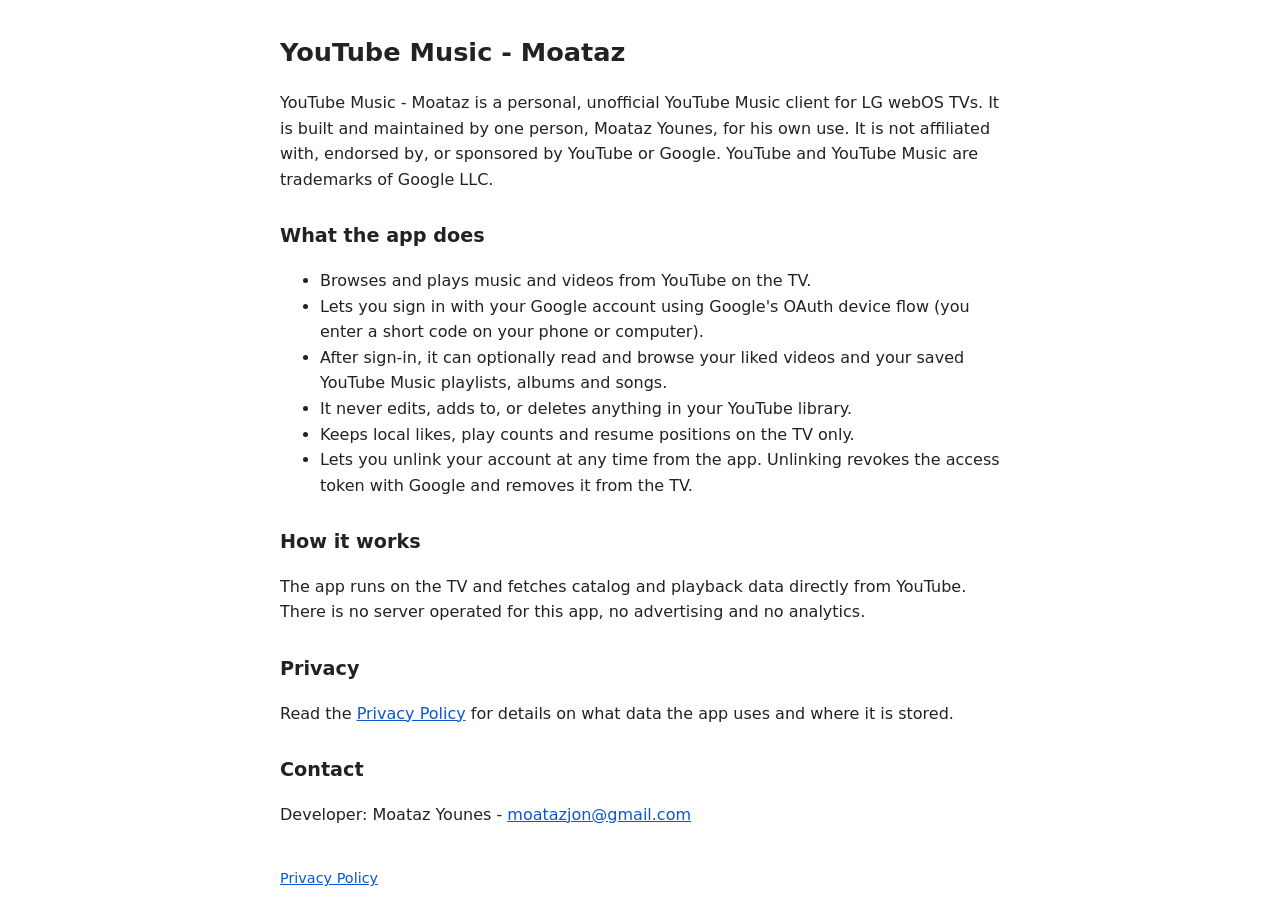
==== index.html @ c4100a77 "Rename 1-index.html to index.html" ====
<!DOCTYPE html>
<html lang="en"><head><meta charset="utf-8"><meta name="viewport" content="width=device-width,initial-scale=1">
<title>YouTube Music - Moataz</title>
<meta name="description" content="An unofficial personal YouTube Music client for LG webOS TVs.">
<style>body{font-family:system-ui,sans-serif;max-width:720px;margin:2rem auto;padding:0 1rem;line-height:1.6;color:#222}h1{font-size:1.6rem}h2{font-size:1.2rem;margin-top:1.8rem}a{color:#0b57d0}footer{margin-top:2.5rem;font-size:.9rem;color:#555}</style></head><body>
<h1>YouTube Music - Moataz</h1>
<p>YouTube Music - Moataz is a personal, unofficial YouTube Music client for LG webOS TVs. It is built and maintained by one person, Moataz Younes, for his own use. It is not affiliated with, endorsed by, or sponsored by YouTube or Google. YouTube and YouTube Music are trademarks of Google LLC.</p>
<h2>What the app does</h2>
<ul>
<li>Browses and plays music and videos from YouTube on the TV.</li>
<li>Lets you sign in with your Google account using Google's OAuth device flow (you enter a short code on your phone or computer).</li>
<li>After sign-in, it can optionally read and browse your liked videos and your saved YouTube Music playlists, albums and songs.</li>
<li>It never edits, adds to, or deletes anything in your YouTube library.</li>
<li>Keeps local likes, play counts and resume positions on the TV only.</li>
<li>Lets you unlink your account at any time from the app. Unlinking revokes the access token with Google and removes it from the TV.</li>
</ul>
<h2>How it works</h2>
<p>The app runs on the TV and fetches catalog and playback data directly from YouTube. There is no server operated for this app, no advertising and no analytics.</p>
<h2>Privacy</h2>
<p>Read the <a href="privacy.html">Privacy Policy</a> for details on what data the app uses and where it is stored.</p>
<h2>Contact</h2>
<p>Developer: Moataz Younes - <a href="mailto:moatazjon@gmail.com">moatazjon@gmail.com</a></p>
<footer><a href="privacy.html">Privacy Policy</a></footer>
</body></html>
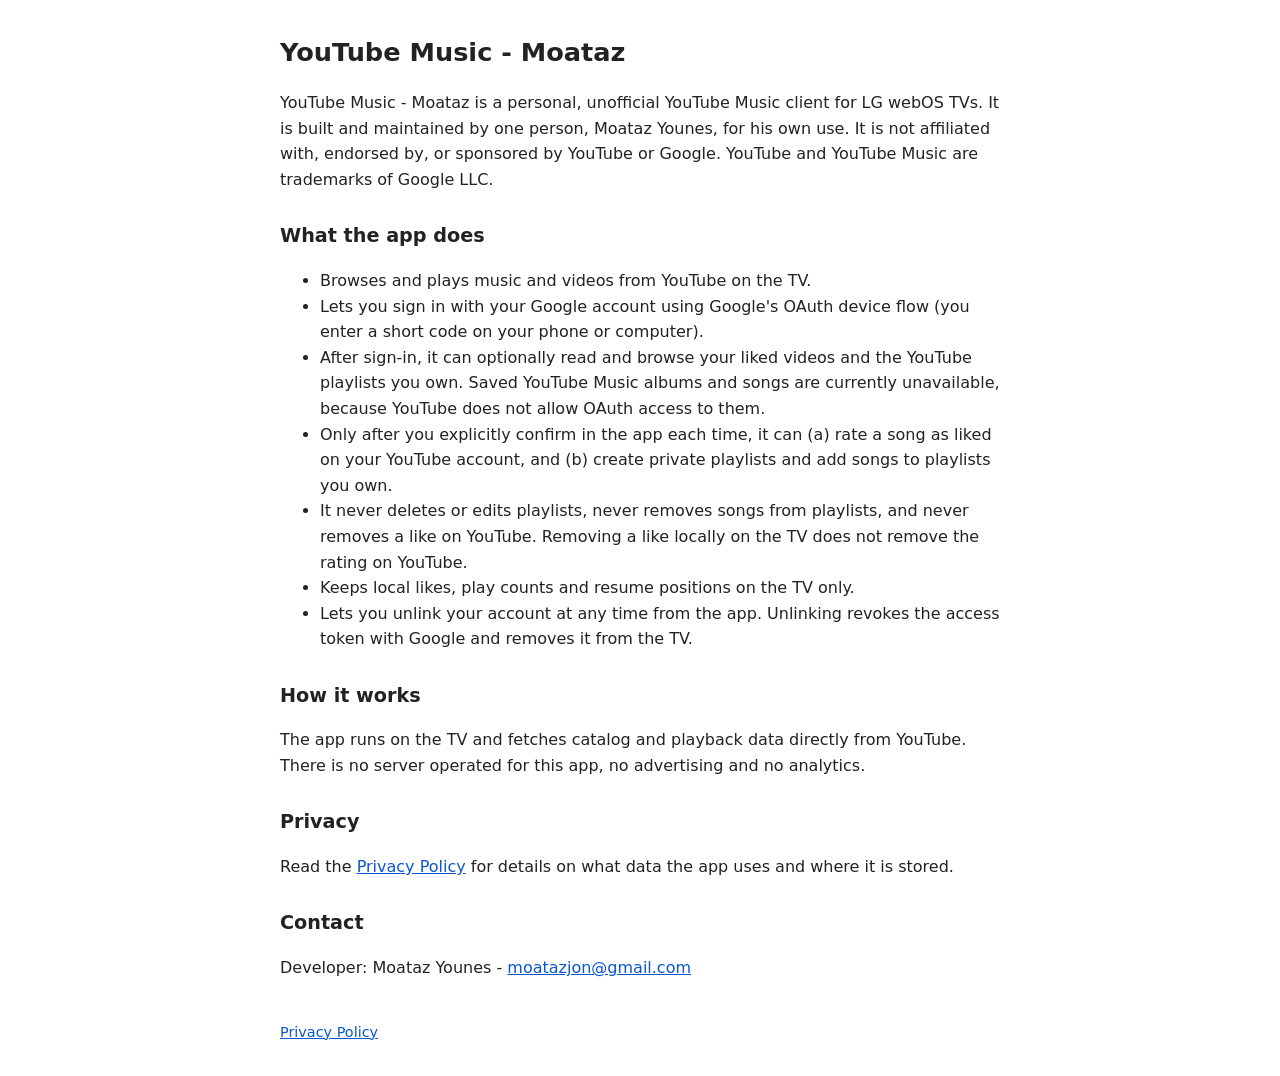
==== commit 7599262c: "Update index.html" ====
--- a/index.html
+++ b/index.html
@@ -9,8 +9,9 @@
 <ul>
 <li>Browses and plays music and videos from YouTube on the TV.</li>
 <li>Lets you sign in with your Google account using Google's OAuth device flow (you enter a short code on your phone or computer).</li>
-<li>After sign-in, it can optionally read and browse your liked videos and your saved YouTube Music playlists, albums and songs.</li>
-<li>It never edits, adds to, or deletes anything in your YouTube library.</li>
+<li>After sign-in, it can optionally read and browse your liked videos and the YouTube playlists you own. Saved YouTube Music albums and songs are currently unavailable, because YouTube does not allow OAuth access to them.</li>
+<li>Only after you explicitly confirm in the app each time, it can (a) rate a song as liked on your YouTube account, and (b) create private playlists and add songs to playlists you own.</li>
+<li>It never deletes or edits playlists, never removes songs from playlists, and never removes a like on YouTube. Removing a like locally on the TV does not remove the rating on YouTube.</li>
 <li>Keeps local likes, play counts and resume positions on the TV only.</li>
 <li>Lets you unlink your account at any time from the app. Unlinking revokes the access token with Google and removes it from the TV.</li>
 </ul>
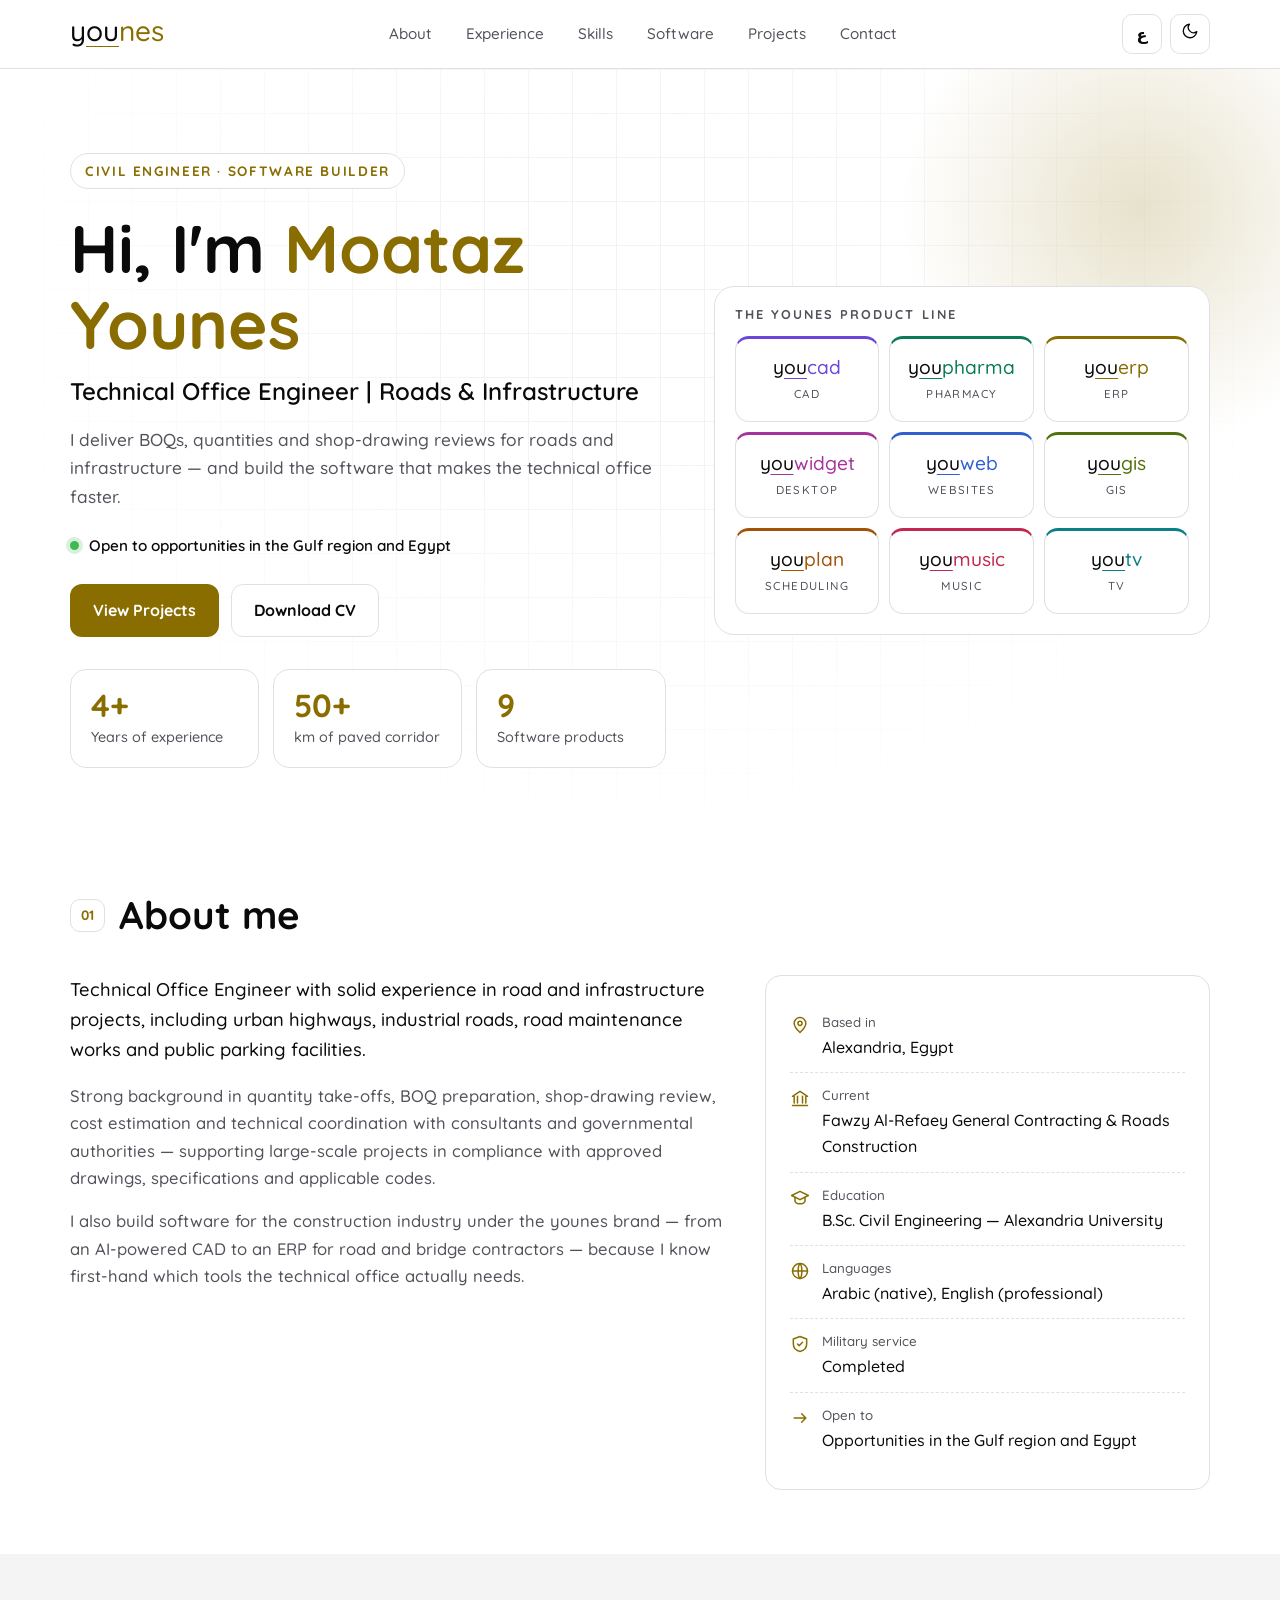
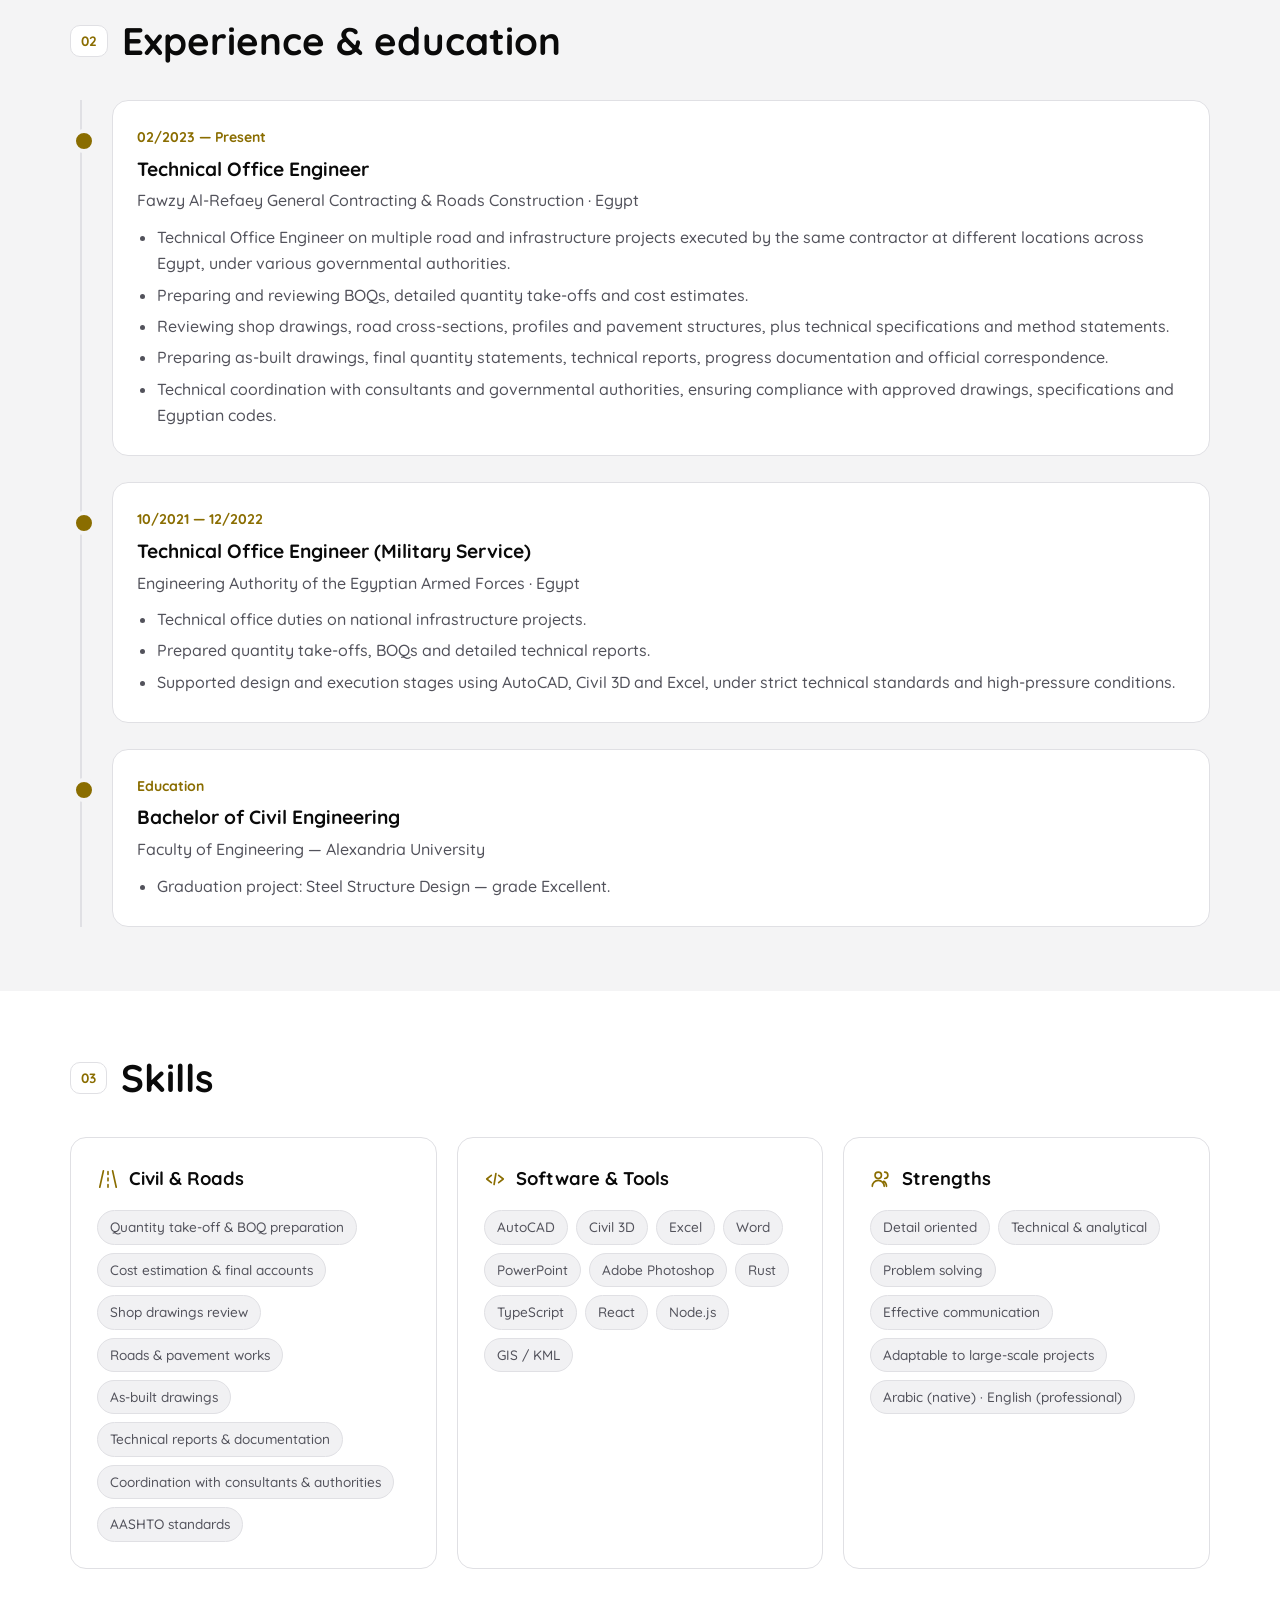
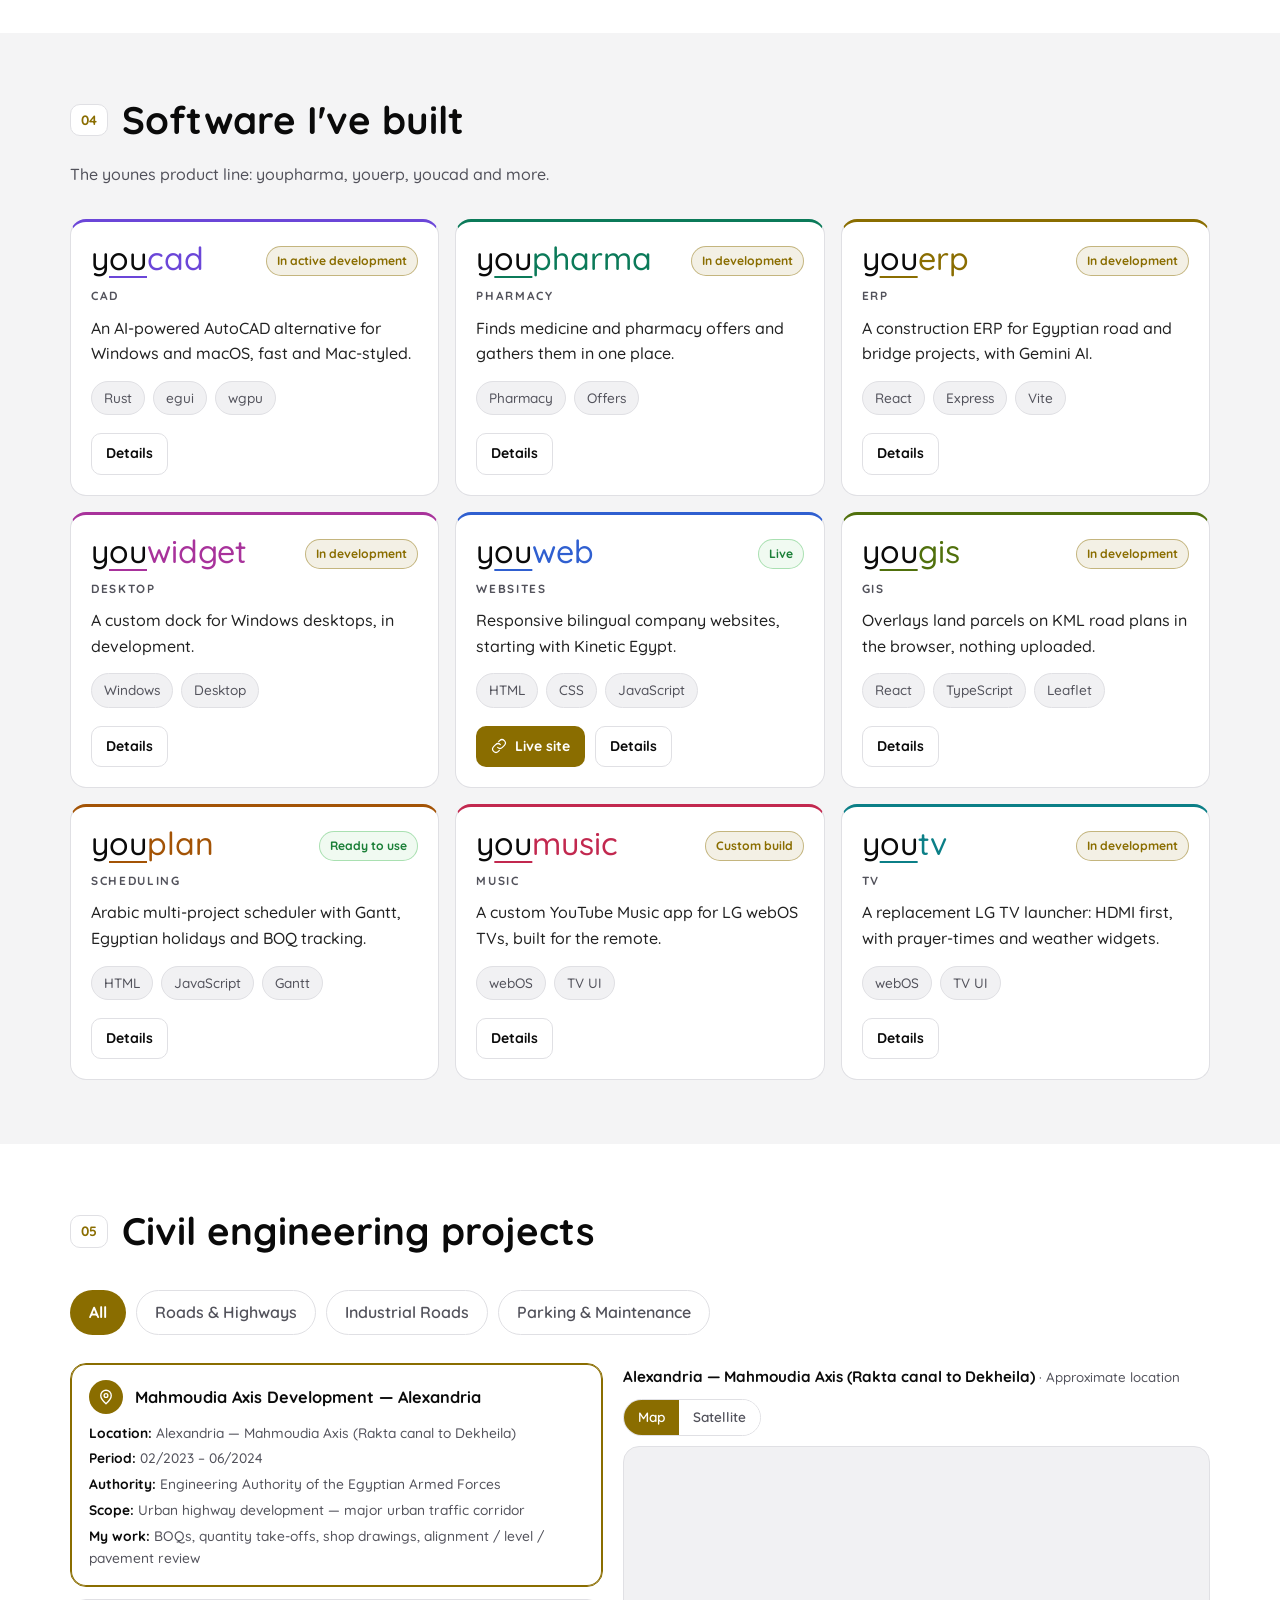
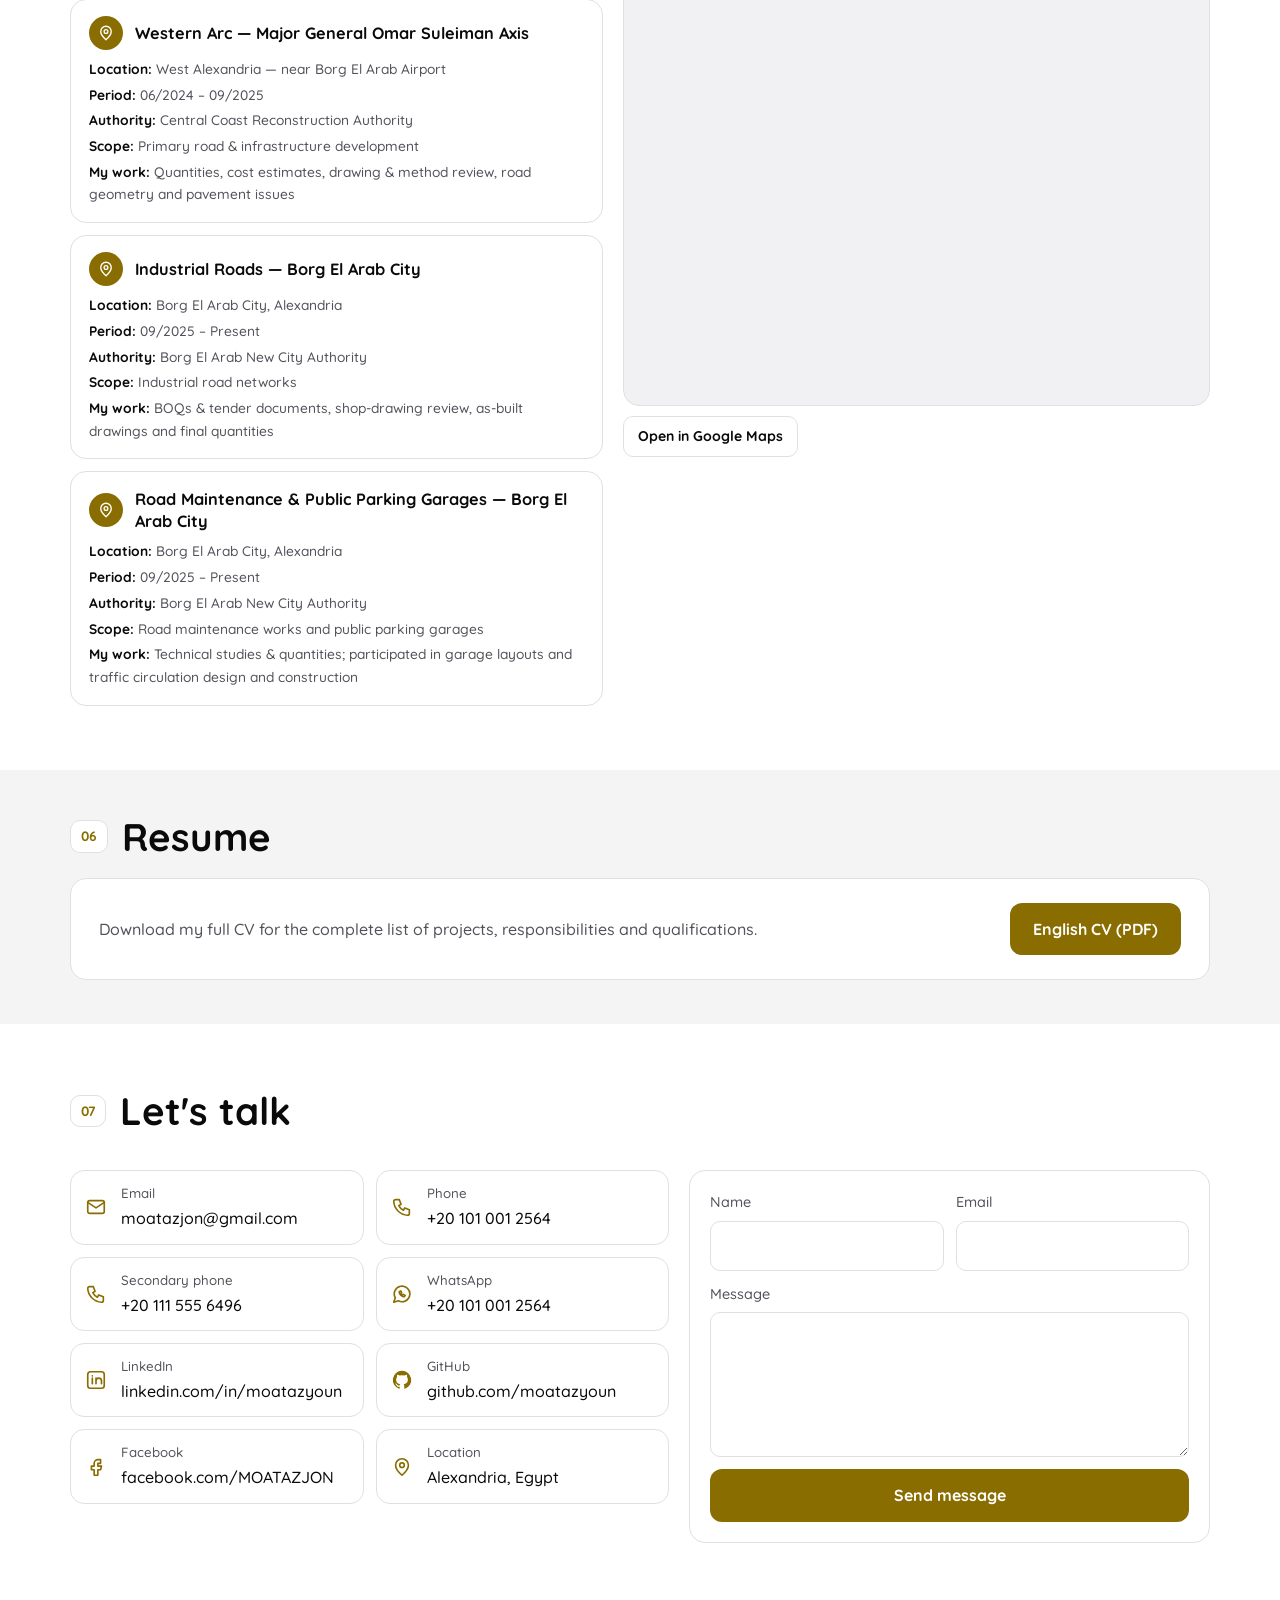
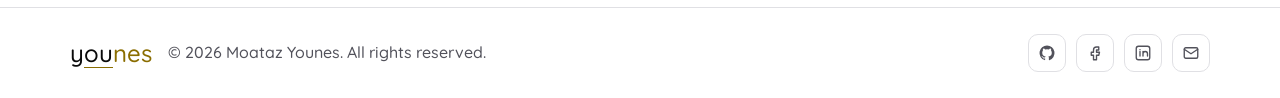
==== commit 273b1775: "Add younes personal portfolio as welcome page; move YouTube Music app page to youtube-music.html" ====
--- a/index.html
+++ b/index.html
@@ -1,25 +1,187 @@
-<!DOCTYPE html>
-<html lang="en"><head><meta charset="utf-8"><meta name="viewport" content="width=device-width,initial-scale=1">
-<title>YouTube Music - Moataz</title>
-<meta name="description" content="An unofficial personal YouTube Music client for LG webOS TVs.">
-<style>body{font-family:system-ui,sans-serif;max-width:720px;margin:2rem auto;padding:0 1rem;line-height:1.6;color:#222}h1{font-size:1.6rem}h2{font-size:1.2rem;margin-top:1.8rem}a{color:#0b57d0}footer{margin-top:2.5rem;font-size:.9rem;color:#555}</style></head><body>
-<h1>YouTube Music - Moataz</h1>
-<p>YouTube Music - Moataz is a personal, unofficial YouTube Music client for LG webOS TVs. It is built and maintained by one person, Moataz Younes, for his own use. It is not affiliated with, endorsed by, or sponsored by YouTube or Google. YouTube and YouTube Music are trademarks of Google LLC.</p>
-<h2>What the app does</h2>
-<ul>
-<li>Browses and plays music and videos from YouTube on the TV.</li>
-<li>Lets you sign in with your Google account using Google's OAuth device flow (you enter a short code on your phone or computer).</li>
-<li>After sign-in, it can optionally read and browse your liked videos and the YouTube playlists you own. Saved YouTube Music albums and songs are currently unavailable, because YouTube does not allow OAuth access to them.</li>
-<li>Only after you explicitly confirm in the app each time, it can (a) rate a song as liked on your YouTube account, and (b) create private playlists and add songs to playlists you own.</li>
-<li>It never deletes or edits playlists, never removes songs from playlists, and never removes a like on YouTube. Removing a like locally on the TV does not remove the rating on YouTube.</li>
-<li>Keeps local likes, play counts and resume positions on the TV only.</li>
-<li>Lets you unlink your account at any time from the app. Unlinking revokes the access token with Google and removes it from the TV.</li>
-</ul>
-<h2>How it works</h2>
-<p>The app runs on the TV and fetches catalog and playback data directly from YouTube. There is no server operated for this app, no advertising and no analytics.</p>
-<h2>Privacy</h2>
-<p>Read the <a href="privacy.html">Privacy Policy</a> for details on what data the app uses and where it is stored.</p>
-<h2>Contact</h2>
-<p>Developer: Moataz Younes - <a href="mailto:moatazjon@gmail.com">moatazjon@gmail.com</a></p>
-<footer><a href="privacy.html">Privacy Policy</a></footer>
-</body></html>
+<!doctype html>
+<html lang="en" dir="ltr">
+<head>
+<meta charset="utf-8">
+<meta name="viewport" content="width=device-width, initial-scale=1">
+<title>Moataz Younes | Roads &amp; Infrastructure Engineer</title>
+<meta name="description" content="Moataz Younes — Technical Office Engineer (Roads & Infrastructure) in Alexandria, Egypt, and builder of the younes software line: youpharma, youerp, youcad, youweb and more.">
+<meta property="og:type" content="website">
+<meta property="og:title" content="Moataz Younes | Roads & Infrastructure Engineer">
+<meta property="og:description" content="Technical Office Engineer for roads & infrastructure, and builder of the younes software line.">
+<meta property="og:image" content="assets/img/og-cover.png">
+<meta name="theme-color" content="#0A0A0A">
+<link rel="icon" href="assets/img/favicon.svg" type="image/svg+xml">
+<link rel="stylesheet" href="style.css">
+<script type="application/ld+json">
+{
+  "@context": "https://schema.org",
+  "@type": "Person",
+  "name": "Moataz Younes",
+  "url": "https://www.linkedin.com/in/moatazyoun/",
+  "sameAs": ["https://www.linkedin.com/in/moatazyoun/"],
+  "jobTitle": "Technical Office Engineer — Roads & Infrastructure",
+  "alumniOf": { "@type": "CollegeOrUniversity", "name": "Alexandria University" },
+  "address": { "@type": "PostalAddress", "addressLocality": "Alexandria", "addressCountry": "EG" }
+}
+</script>
+<script>
+  // Apply saved theme/lang before paint to avoid flicker
+  try {
+    var t = localStorage.getItem('theme'); if (t) document.documentElement.setAttribute('data-theme', t);
+    var l = localStorage.getItem('lang');
+    if (l === 'ar') { document.documentElement.lang = 'ar'; document.documentElement.dir = 'rtl'; }
+  } catch (e) {}
+</script>
+</head>
+<body>
+<a class="skip" href="#main" data-i18n="skip">Skip to content</a>
+
+<header class="nav" id="nav">
+  <div class="container nav-inner">
+    <a href="#top" class="brand" aria-label="younes — home"><span class="wm" aria-hidden="true"><span class="wm-you">y<span class="wm-ou">ou</span></span><span class="wm-tail">nes</span></span></a>
+    <nav class="nav-links" id="navLinks" aria-label="Main">
+      <a href="#about" data-i18n="nav_about">About</a>
+      <a href="#experience" data-i18n="nav_experience">Experience</a>
+      <a href="#skills" data-i18n="nav_skills">Skills</a>
+      <a href="#software" data-i18n="nav_software">Software</a>
+      <a href="#projects" data-i18n="nav_projects">Projects</a>
+      <a href="#contact" data-i18n="nav_contact">Contact</a>
+    </nav>
+    <div class="nav-actions">
+      <button class="icon-btn" id="langBtn" aria-label="Switch language"><span id="langLabel">ع</span></button>
+      <button class="icon-btn" id="themeBtn" aria-label="Toggle theme"><span id="themeIcon"></span></button>
+      <button class="icon-btn menu-btn" id="menuBtn" aria-label="Menu" aria-expanded="false"><span></span><span></span><span></span></button>
+    </div>
+  </div>
+</header>
+
+<main id="main">
+  <!-- HERO -->
+  <section class="hero" id="top">
+    <div class="hero-grid" aria-hidden="true"></div>
+    <div class="container hero-inner">
+      <div class="hero-main">
+      <p class="eyebrow reveal" data-i18n="hero_eyebrow">Civil Engineer · Software Builder</p>
+      <h1 class="reveal"><span data-i18n="hero_hi">Hi, I'm</span> <span class="accent" data-dyn="name"></span></h1>
+      <p class="hero-title reveal" data-dyn="title"></p>
+      <p class="hero-lead reveal" data-i18n="hero_lead"></p>
+      <p class="open-pill reveal" data-i18n="hero_open"></p>
+      <div class="hero-cta reveal">
+        <a href="#software" class="btn btn-primary" data-i18n="hero_cta1">View Projects</a>
+        <a href="#" class="btn btn-ghost" id="heroCv" download data-i18n="hero_cta2">Download CV</a>
+      </div>
+      <div class="stats reveal" id="stats"></div>
+      </div>
+      <aside class="hero-line reveal" id="heroLine" aria-label="younes products"></aside>
+    </div>
+  </section>
+
+  <!-- ABOUT -->
+  <section class="section" id="about">
+    <div class="container">
+      <div class="section-head reveal"><span class="kicker">01</span><h2 data-i18n="about_h">About me</h2></div>
+      <div class="about-grid">
+        <div class="about-text reveal" id="aboutText"></div>
+        <aside class="about-card reveal" id="aboutCard"></aside>
+      </div>
+    </div>
+  </section>
+
+  <!-- EXPERIENCE -->
+  <section class="section alt" id="experience">
+    <div class="container">
+      <div class="section-head reveal"><span class="kicker">02</span><h2 data-i18n="exp_h">Experience</h2></div>
+      <div class="timeline" id="timeline"></div>
+    </div>
+  </section>
+
+  <!-- SKILLS -->
+  <section class="section" id="skills">
+    <div class="container">
+      <div class="section-head reveal"><span class="kicker">03</span><h2 data-i18n="skills_h">Skills</h2></div>
+      <div class="skills-grid" id="skillsGrid"></div>
+    </div>
+  </section>
+
+  <!-- SOFTWARE -->
+  <section class="section alt" id="software">
+    <div class="container">
+      <div class="section-head reveal"><span class="kicker">04</span><h2 data-i18n="sw_h">Software I've built</h2></div>
+      <p class="section-sub reveal" data-i18n="sw_sub"></p>
+      <div class="sw-grid" id="swGrid"></div>
+    </div>
+  </section>
+
+  <!-- CIVIL PROJECTS -->
+  <section class="section" id="projects">
+    <div class="container">
+      <div class="section-head reveal"><span class="kicker">05</span><h2 data-i18n="pr_h">Civil engineering projects</h2></div>
+      <div class="filters reveal" id="filters" role="tablist"></div>
+      <div class="pr-layout">
+        <div class="pr-list" id="prGrid"></div>
+        <div class="pr-map-wrap reveal">
+          <div class="pr-map-bar">
+            <div class="pr-map-title"><b id="prMapPlace"></b><small id="prMapNote"></small></div>
+            <div class="seg" id="mapType" role="group"><button type="button" data-maptype="m" data-i18n="map_m">Map</button><button type="button" data-maptype="k" data-i18n="map_s">Satellite</button></div>
+          </div>
+          <iframe id="prMapFrame" class="pr-map" title="Project location map" loading="lazy" referrerpolicy="no-referrer-when-downgrade" allowfullscreen></iframe>
+          <a id="prMapLink" class="btn btn-ghost btn-sm" target="_blank" rel="noopener" data-i18n="open_map">Open in Google Maps</a>
+        </div>
+      </div>
+    </div>
+  </section>
+
+  <!-- CV -->
+  <section class="section alt" id="cv">
+    <div class="container">
+      <div class="section-head reveal"><span class="kicker">06</span><h2 data-i18n="cv_h">Resume</h2></div>
+      <div class="cv-box reveal">
+        <p data-i18n="cv_text"></p>
+        <div class="hero-cta">
+          <a class="btn btn-primary" id="cvEn" href="#" download data-i18n="cv_en">English CV (PDF)</a>
+          <a class="btn btn-ghost" id="cvAr" href="#" download data-i18n="cv_ar">Arabic CV (PDF)</a>
+        </div>
+      </div>
+    </div>
+  </section>
+
+  <!-- CONTACT -->
+  <section class="section" id="contact">
+    <div class="container">
+      <div class="section-head reveal"><span class="kicker">07</span><h2 data-i18n="ct_h">Let's talk</h2></div>
+      <div class="contact-grid">
+        <div class="contact-cards reveal" id="contactCards"></div>
+        <form class="contact-form reveal" id="contactForm">
+          <label><span data-i18n="f_name">Name</span><input name="name" required></label>
+          <label><span data-i18n="f_email">Email</span><input name="email" type="email" required></label>
+          <label><span data-i18n="f_msg">Message</span><textarea name="message" rows="5" required></textarea></label>
+          <button class="btn btn-primary" type="submit" data-i18n="f_send">Send message</button>
+        </form>
+      </div>
+    </div>
+  </section>
+</main>
+
+<footer class="footer">
+  <div class="container footer-inner">
+    <div class="foot-brand"><span class="wm" role="img" aria-label="younes"><span class="wm-you" aria-hidden="true">y<span class="wm-ou">ou</span></span><span class="wm-tail" aria-hidden="true">nes</span></span>
+      <p>© <span id="year"></span> <span data-dyn="name"></span>. <span data-i18n="rights">All rights reserved.</span></p></div>
+    <div class="socials" id="footSocials"></div>
+  </div>
+</footer>
+
+<button class="to-top" id="toTop" aria-label="Back to top">↑</button>
+
+<!-- Project modal -->
+<div class="modal" id="modal" hidden>
+  <div class="modal-backdrop" data-close></div>
+  <div class="modal-box" role="dialog" aria-modal="true" aria-labelledby="modalTitle">
+    <button class="icon-btn modal-close" data-close aria-label="Close">✕</button>
+    <div id="modalBody"></div>
+  </div>
+</div>
+
+<script src="data.js"></script>
+<script src="script.js"></script>
+</body>
+</html>
--- a/style.css
+++ b/style.css
@@ -0,0 +1,324 @@
+/* ---------- Fonts (self-hosted: Quicksand = brand font, Baloo Bhaijaan 2 = its rounded Arabic counterpart) ---------- */
+@font-face{font-family:'Quicksand Variable';font-style:normal;font-display:swap;font-weight:300 700;
+  src:url(assets/fonts/quicksand-latin-wght-normal.woff2) format('woff2-variations');
+  unicode-range:U+0000-00FF,U+0131,U+0152-0153,U+02BB-02BC,U+02C6,U+02DA,U+02DC,U+0304,U+0308,U+0329,U+2000-206F,U+20AC,U+2122,U+2191,U+2193,U+2212,U+2215,U+FEFF,U+FFFD}
+@font-face{font-family:'Baloo Bhaijaan 2 Variable';font-style:normal;font-display:swap;font-weight:400 800;
+  src:url(assets/fonts/baloo-bhaijaan-2-arabic-wght-normal.woff2) format('woff2-variations');
+  unicode-range:U+0600-06FF,U+0750-077F,U+0870-088E,U+0890-0891,U+0897-08E1,U+08E3-08FF,U+200C-200E,U+2010-2011,U+204F,U+2E41,U+FB50-FDFF,U+FE70-FE74,U+FE76-FEFC}
+
+/* ---------- younes brand tokens: black #0A0A0A · gold #E3BE4A · gold on light #8A6D00 · white ---------- */
+:root{
+  --bg:#0A0A0A; --bg-alt:#050505; --card:#141416; --card-2:#1c1c1f; --line:#2e2e33;
+  --text:#f5f5f6; --muted:#a1a1aa; --accent:#E3BE4A; --accent-ink:#0A0A0A;
+  --wm-you:#ffffff; --wm-tail:#E3BE4A; --wm-bar:#E3BE4A;
+  --shadow:0 10px 30px rgba(0,0,0,.35); --radius:16px;
+  --font-en:'Quicksand Variable','Quicksand',system-ui,sans-serif; --font-ar:'Baloo Bhaijaan 2 Variable','Quicksand Variable','Quicksand',system-ui,sans-serif;
+}
+:root[data-theme="light"]{
+  --bg:#ffffff; --bg-alt:#f4f4f5; --card:#ffffff; --card-2:#f1f1f3; --line:#e0e0e4;
+  --text:#0A0A0A; --muted:#52525b; --accent:#8A6D00; --accent-ink:#ffffff;
+  --wm-you:#0A0A0A; --wm-tail:#8A6D00; --wm-bar:#8A6D00;
+  --shadow:0 10px 30px rgba(0,0,0,.10);
+}
+*{box-sizing:border-box;margin:0;padding:0}
+html{scroll-behavior:smooth;scroll-padding-top:80px}
+body{background:var(--bg);color:var(--text);font-family:var(--font-en);font-weight:500;line-height:1.65;-webkit-font-smoothing:antialiased;transition:background .3s,color .3s}
+html[lang="ar"] body,html[lang="ar"] button,html[lang="ar"] input,html[lang="ar"] textarea{font-family:var(--font-ar)}
+h1,h2,h3{font-weight:700}
+button,input,textarea{font:inherit;color:inherit}
+a{color:inherit;text-decoration:none}
+img{max-width:100%;display:block}
+.container{width:min(1140px,100% - 32px);margin-inline:auto}
+.skip{position:absolute;inset-inline-start:-999px;top:8px;background:var(--accent);color:var(--accent-ink);padding:8px 14px;border-radius:8px;z-index:200}
+.skip:focus{inset-inline-start:8px}
+:focus-visible{outline:2px solid var(--accent);outline-offset:3px}
+
+/* ---------- younes wordmark: Quicksand Medium, lowercase, one size; bar under "ou" ---------- */
+.wm{font-family:'Quicksand Variable','Quicksand',sans-serif!important;font-weight:500;letter-spacing:0;line-height:1;display:inline-flex;align-items:baseline;white-space:nowrap;direction:ltr;unicode-bidi:isolate}
+.wm-you{color:var(--wm-you)}
+.wm-ou{text-decoration:underline;text-decoration-color:var(--wm-bar);text-decoration-thickness:.05em;text-underline-offset:.19em;text-decoration-skip-ink:none}
+.wm-tail{color:var(--wm-tail)}
+.wm-p{--wm-tail:var(--pd);--wm-bar:var(--pd)}
+:root[data-theme="light"] .wm-p{--wm-tail:var(--pl);--wm-bar:var(--pl)}
+.brand .wm{font-size:1.75rem}
+.footer .wm{font-size:1.5rem}
+
+/* NAV */
+.nav{position:sticky;top:0;z-index:100;backdrop-filter:blur(14px);background:color-mix(in srgb,var(--bg) 82%,transparent);border-bottom:1px solid var(--line)}
+.nav-inner{display:flex;align-items:center;justify-content:space-between;height:68px;gap:16px}
+.brand{display:flex;align-items:center;padding-bottom:6px}
+.nav-links{display:flex;gap:6px}
+.nav-links a{padding:8px 14px;border-radius:10px;color:var(--muted);font-size:.95rem;transition:.2s}
+.nav-links a:hover,.nav-links a.active{color:var(--text);background:var(--card)}
+.nav-actions{display:flex;gap:8px;align-items:center}
+.icon-btn{width:40px;height:40px;border-radius:10px;border:1px solid var(--line);background:var(--card);cursor:pointer;display:grid;place-items:center;transition:.2s;font-weight:700}
+.icon-btn:hover{border-color:var(--accent);color:var(--accent)}
+.icon-btn svg{width:18px;height:18px}
+.menu-btn{display:none;flex-direction:column;gap:4px;padding:0;justify-content:center;align-items:center}
+.menu-btn span{display:block;width:18px;height:2px;background:currentColor;border-radius:2px}
+
+/* HERO */
+.hero{position:relative;overflow:hidden;padding:84px 0 60px}
+.hero-grid{position:absolute;inset:0;background-image:linear-gradient(var(--line) 1px,transparent 1px),linear-gradient(90deg,var(--line) 1px,transparent 1px);background-size:44px 44px;opacity:.4;-webkit-mask-image:radial-gradient(ellipse at 50% 30%,#000 20%,transparent 75%);mask-image:radial-gradient(ellipse at 50% 30%,#000 20%,transparent 75%)}
+.hero::after{content:"";position:absolute;width:520px;height:520px;border-radius:50%;background:radial-gradient(circle,color-mix(in srgb,var(--accent) 20%,transparent),transparent 65%);inset-inline-end:-120px;top:-120px;pointer-events:none}
+.hero-inner{position:relative;z-index:1}
+.eyebrow{display:inline-block;color:var(--accent);font-weight:700;letter-spacing:.12em;text-transform:uppercase;font-size:.85rem;border:1px solid var(--line);padding:6px 14px;border-radius:99px;background:var(--card)}
+html[lang="ar"] .eyebrow{letter-spacing:0}
+h1{font-size:clamp(2.2rem,5.6vw,4.2rem);line-height:1.12;margin:22px 0 10px}
+.accent{color:var(--accent)}
+.hero-title{font-size:clamp(1.1rem,2.4vw,1.5rem);color:var(--text);font-weight:600}
+.hero-lead{max-width:700px;color:var(--muted);margin-top:14px;font-size:1.08rem}
+.open-pill{display:inline-flex;align-items:center;gap:10px;margin-top:22px;color:var(--text);font-weight:600;font-size:.95rem}
+.open-pill::before{content:"";width:9px;height:9px;border-radius:50%;background:#3fb950;box-shadow:0 0 0 4px #3fb95033}
+.hero-cta{display:flex;gap:12px;flex-wrap:wrap;margin-top:26px}
+.btn{display:inline-flex;align-items:center;gap:8px;padding:12px 22px;border-radius:12px;font-weight:700;border:1px solid transparent;cursor:pointer;transition:.2s}
+.btn svg{width:16px;height:16px}
+.btn-primary{background:var(--accent);color:var(--accent-ink)}
+.btn-primary:hover{transform:translateY(-2px);box-shadow:0 8px 22px color-mix(in srgb,var(--accent) 35%,transparent)}
+.btn-ghost{border-color:var(--line);background:var(--card)}
+.btn-ghost:hover{border-color:var(--accent);color:var(--accent)}
+.btn-sm{padding:8px 14px;font-size:.88rem;border-radius:10px}
+.stats{display:grid;grid-template-columns:repeat(auto-fit,minmax(150px,1fr));gap:14px;margin-top:32px;max-width:760px}
+.stat{background:var(--card);border:1px solid var(--line);border-radius:var(--radius);padding:18px 20px}
+.stat b{display:block;font-size:2rem;color:var(--accent);line-height:1.1;direction:ltr;unicode-bidi:isolate}
+html[dir="rtl"] .stat b{text-align:right}
+.stat span{color:var(--muted);font-size:.9rem}
+
+/* SECTIONS */
+.section{padding:64px 0}
+.section.alt{background:var(--bg-alt)}
+.section-head{display:flex;align-items:center;gap:14px;margin-bottom:36px}
+.kicker{font-weight:700;color:var(--accent);border:1px solid var(--line);background:var(--card);border-radius:10px;padding:4px 10px;font-size:.85rem}
+h2{font-size:clamp(1.7rem,3.5vw,2.4rem);line-height:1.2}
+.section-sub{color:var(--muted);max-width:720px;margin:-18px 0 32px}
+.sub-h{font-size:1.3rem;margin:54px 0 18px}
+
+/* ABOUT */
+.about-grid{display:grid;grid-template-columns:1.5fr 1fr;gap:28px}
+.about-text p{color:var(--muted);margin-bottom:16px;font-size:1.04rem}
+.about-text p:first-child{color:var(--text);font-size:1.15rem}
+.about-card{background:var(--card);border:1px solid var(--line);border-radius:var(--radius);padding:24px;height:fit-content}
+.about-card li{list-style:none;display:flex;gap:12px;padding:12px 0;border-bottom:1px dashed var(--line)}
+.about-card li:last-child{border:0}
+.about-card small{display:block;color:var(--muted)}
+.about-card svg{width:20px;height:20px;color:var(--accent);flex:none;margin-top:3px}
+
+/* TIMELINE */
+.timeline{position:relative;border-inline-start:2px solid var(--line);margin-inline-start:10px;padding-inline-start:30px;display:grid;gap:26px}
+.t-item{position:relative;background:var(--card);border:1px solid var(--line);border-radius:var(--radius);padding:22px 24px;transition:.25s}
+.t-item:hover{transform:translateY(-3px);border-color:var(--accent)}
+.t-item::before{content:"";position:absolute;inset-inline-start:-41px;top:28px;width:16px;height:16px;border-radius:50%;background:var(--accent);border:4px solid var(--bg-alt);box-sizing:content-box}
+.t-period{color:var(--accent);font-weight:700;font-size:.88rem}
+.t-item h3{font-size:1.2rem;margin:4px 0 2px}
+.t-org{color:var(--muted);margin-bottom:10px}
+.t-item ul{padding-inline-start:20px;color:var(--muted)}
+.t-item li{margin:5px 0}
+
+/* SKILLS */
+.skills-grid{display:grid;grid-template-columns:repeat(auto-fit,minmax(300px,1fr));gap:20px}
+.skill-card{background:var(--card);border:1px solid var(--line);border-radius:var(--radius);padding:26px;transition:.25s}
+.skill-card:hover{transform:translateY(-4px);border-color:var(--accent);box-shadow:var(--shadow)}
+.skill-card h3{display:flex;align-items:center;gap:10px;margin-bottom:16px;font-size:1.15rem}
+.skill-card h3 svg{width:22px;height:22px;color:var(--accent)}
+.chips{display:flex;flex-wrap:wrap;gap:8px}
+.chip{background:var(--card-2);border:1px solid var(--line);color:var(--muted);padding:5px 12px;border-radius:99px;font-size:.85rem}
+
+/* SOFTWARE — product line */
+.sw-grid{display:grid;grid-template-columns:repeat(3,1fr);gap:22px}
+.sw-card{background:var(--card);border:1px solid var(--line);border-radius:var(--radius);overflow:hidden;display:flex;flex-direction:column;transition:.25s}
+.sw-card:hover{transform:translateY(-5px);border-color:var(--accent);box-shadow:var(--shadow)}
+.sw-card.featured{grid-column:1/-1;flex-direction:row}
+.sw-card.featured .sw-shot{flex:1.1;min-height:300px;aspect-ratio:auto}
+.sw-card.featured .sw-body{flex:1;padding:34px}
+.sw-shot{position:relative;aspect-ratio:16/9;background:linear-gradient(135deg,#1c1c1f,#050505);overflow:hidden}
+:root[data-theme="light"] .sw-shot{background:linear-gradient(135deg,#f4f4f5,#e4e4e7)}
+.sw-shot img{width:100%;height:100%;object-fit:cover}
+.sw-shot .ph{position:absolute;inset:0;display:grid;place-items:center;text-align:center;color:var(--muted);font-size:.85rem;background-image:linear-gradient(var(--line) 1px,transparent 1px),linear-gradient(90deg,var(--line) 1px,transparent 1px);background-size:28px 28px}
+.sw-shot .ph .wm{font-size:2.6rem;display:inline-flex;margin-bottom:8px;padding-bottom:6px}
+.sw-shot .ph b{display:block;font-size:2.2rem;color:var(--accent);margin-bottom:4px}
+.sw-body{padding:24px;display:flex;flex-direction:column;gap:12px;flex:1}
+.sw-body h3{font-size:1.35rem}
+.sw-body h3 .wm{font-size:1.7rem;padding-bottom:6px}
+.sw-card.featured .sw-body h3 .wm{font-size:2.3rem}
+.sw-body p{color:var(--muted)}
+.sw-top{display:flex;justify-content:space-between;align-items:center;gap:10px}
+.badge{font-size:.76rem;font-weight:700;padding:4px 10px;border-radius:99px;border:1px solid var(--line);white-space:nowrap}
+.badge.live{color:#3fb950;border-color:#3fb95066;background:#3fb95014}
+:root[data-theme="light"] .badge.live{color:#1a7f37}
+.badge.dev{color:var(--accent);border-color:color-mix(in srgb,var(--accent) 45%,transparent);background:color-mix(in srgb,var(--accent) 10%,transparent)}
+.sw-actions{display:flex;flex-wrap:wrap;gap:10px;margin-top:auto;padding-top:6px}
+.sites{display:grid;gap:6px;font-size:.92rem}
+.sites a{color:var(--accent);font-weight:700}
+.sites a:hover{text-decoration:underline}
+.sites span{color:var(--muted)}
+
+/* SOFTWARE — more tools */
+.tool-grid{display:grid;grid-template-columns:repeat(4,1fr);gap:18px}
+.tool-card{background:var(--card);border:1px solid var(--line);border-radius:var(--radius);padding:20px;display:flex;flex-direction:column;gap:10px;transition:.25s}
+.tool-card:hover{transform:translateY(-4px);border-color:var(--accent)}
+.tool-card h3{font-size:1.05rem}
+.tool-card p{color:var(--muted);font-size:.92rem}
+
+/* CIVIL PROJECTS */
+.filters{display:flex;flex-wrap:wrap;gap:10px;margin-bottom:28px}
+.filter{padding:8px 18px;border-radius:99px;border:1px solid var(--line);background:var(--card);cursor:pointer;color:var(--muted);transition:.2s;font-weight:600}
+.filter:hover{color:var(--text)}
+.filter.on{background:var(--accent);color:var(--accent-ink);border-color:transparent;font-weight:700}
+.pr-grid{display:grid;grid-template-columns:repeat(auto-fill,minmax(260px,1fr));gap:20px}
+.pr-card{background:var(--card);border:1px solid var(--line);border-radius:var(--radius);overflow:hidden;transition:.25s}
+.pr-card:hover{transform:translateY(-4px);border-color:var(--accent)}
+.pr-card .sw-shot{aspect-ratio:4/3}
+.pr-card .sw-body{padding:18px}
+.pr-meta{display:grid;gap:4px;font-size:.88rem;color:var(--muted)}
+.pr-meta b{color:var(--text);font-weight:700}
+
+/* CV + CONTACT */
+.cv-box{background:var(--card);border:1px solid var(--line);border-radius:var(--radius);padding:36px;text-align:center}
+.cv-box p{color:var(--muted);max-width:620px;margin:0 auto}
+.cv-box .hero-cta{justify-content:center}
+.contact-grid{display:grid;grid-template-columns:1fr 1.1fr;gap:28px}
+.contact-cards{display:grid;gap:14px;align-content:start}
+.c-card{display:flex;align-items:center;gap:14px;background:var(--card);border:1px solid var(--line);border-radius:14px;padding:16px 18px;transition:.2s}
+a.c-card:hover{border-color:var(--accent);transform:translateX(4px)}
+html[dir="rtl"] a.c-card:hover{transform:translateX(-4px)}
+.c-card svg{width:22px;height:22px;color:var(--accent);flex:none}
+.c-card small{display:block;color:var(--muted)}
+.c-card span{word-break:break-word;direction:ltr;unicode-bidi:plaintext}
+.contact-form{background:var(--card);border:1px solid var(--line);border-radius:var(--radius);padding:26px;display:grid;gap:16px}
+.contact-form label{display:grid;gap:6px;color:var(--muted);font-size:.9rem}
+.contact-form input,.contact-form textarea{background:var(--bg);border:1px solid var(--line);border-radius:10px;padding:12px 14px;resize:vertical}
+.contact-form input:focus,.contact-form textarea:focus{outline:none;border-color:var(--accent)}
+.contact-form .btn{justify-content:center}
+
+/* FOOTER */
+.footer{border-top:1px solid var(--line);padding:26px 0;color:var(--muted)}
+.footer-inner{display:flex;justify-content:space-between;align-items:center;gap:16px;flex-wrap:wrap}
+.foot-brand{display:flex;align-items:center;gap:16px;flex-wrap:wrap}
+.socials{display:flex;gap:10px}
+.socials a{width:38px;height:38px;border-radius:10px;border:1px solid var(--line);display:grid;place-items:center;transition:.2s}
+.socials a:hover{color:var(--accent);border-color:var(--accent)}
+.socials svg{width:18px;height:18px}
+.to-top{position:fixed;inset-inline-end:20px;bottom:20px;width:44px;height:44px;border-radius:12px;border:1px solid var(--line);background:var(--card);cursor:pointer;opacity:0;pointer-events:none;transition:.25s;font-size:1.2rem;z-index:90}
+.to-top.show{opacity:1;pointer-events:auto}
+.to-top:hover{border-color:var(--accent);color:var(--accent)}
+
+/* MODAL */
+.modal{position:fixed;inset:0;z-index:300;display:grid;place-items:center;padding:16px}
+.modal[hidden]{display:none}
+.modal-backdrop{position:absolute;inset:0;background:rgba(0,0,0,.75);backdrop-filter:blur(4px)}
+.modal-box{position:relative;background:var(--card);border:1px solid var(--line);border-radius:var(--radius);width:min(760px,100%);max-height:90vh;overflow:auto;padding:28px;box-shadow:var(--shadow)}
+.modal-close{position:absolute;inset-inline-end:14px;top:14px}
+.modal-box h3{font-size:1.6rem;margin:14px 0 8px;padding-inline-end:46px}
+.modal-box h3 .wm{font-size:2.2rem;padding-bottom:6px}
+.modal-box p{color:var(--muted);margin-bottom:14px}
+.modal-box .sites{margin:0 0 14px}
+.gallery{display:grid;grid-template-columns:repeat(auto-fit,minmax(200px,1fr));gap:12px;margin:16px 0}
+.gallery .sw-shot{border-radius:12px;border:1px solid var(--line)}
+
+/* REVEAL */
+.reveal{opacity:0;transform:translateY(22px);transition:opacity .7s ease,transform .7s ease}
+.reveal.in{opacity:1;transform:none}
+@media (prefers-reduced-motion:reduce){.reveal{opacity:1;transform:none;transition:none}html{scroll-behavior:auto}}
+
+/* RESPONSIVE */
+@media (max-width:1000px){
+  .sw-grid{grid-template-columns:repeat(2,1fr)}
+  .tool-grid{grid-template-columns:repeat(2,1fr)}
+}
+@media (max-width:900px){
+  .about-grid,.contact-grid{grid-template-columns:1fr}
+  .sw-card.featured{flex-direction:column}
+  .sw-card.featured .sw-shot{min-height:0;aspect-ratio:16/9;flex:none}
+  .sw-card.featured .sw-body{padding:24px}
+  .menu-btn{display:flex}
+  .nav-links{position:absolute;inset-inline:0;top:68px;background:var(--bg);border-bottom:1px solid var(--line);flex-direction:column;padding:12px 16px;display:none}
+  .nav-links.open{display:flex}
+  .hero{padding:70px 0 60px}
+  .section{padding:64px 0}
+}
+@media (max-width:640px){
+  .sw-grid,.tool-grid{grid-template-columns:1fr}
+  .stats{grid-template-columns:repeat(3,1fr);gap:10px}
+  .stat{padding:14px 12px}
+  .stat b{font-size:1.5rem}
+  .stat span{font-size:.78rem;display:block;line-height:1.35}
+}
+
+[hidden]{display:none!important}
+.modal-box .chips{margin-bottom:12px}
+
+/* Arabic uses the rounded Baloo face: slightly tighter line-height than its default metrics */
+html[lang="ar"] body{line-height:1.75}
+html[lang="ar"] h1,html[lang="ar"] h2,html[lang="ar"] h3{line-height:1.45}
+html[lang="ar"] h1{line-height:1.3}
+.feat{list-style:none;display:grid;gap:7px;color:var(--muted);font-size:.93rem}
+.feat li{position:relative;padding-inline-start:20px}
+.feat li::before{content:"";position:absolute;inset-inline-start:2px;top:.6em;width:8px;height:8px;border-radius:50%;background:var(--accent)}
+.meta{display:grid;grid-template-columns:max-content 1fr;gap:6px 18px;margin:0 0 16px;font-size:.95rem}
+.meta dt{color:var(--muted)}
+.meta dd{color:var(--text);font-weight:600}
+.modal-box h4{font-size:1.05rem;margin:18px 0 10px}
+.modal-box .feat{margin-bottom:14px}
+
+/* ---------- layout refinements: hero panel, uniform product cards, project map ---------- */
+.hero-inner{display:grid;grid-template-columns:minmax(0,1.2fr) minmax(0,1fr);gap:48px;align-items:center}
+.hero-line{background:var(--card);border:1px solid var(--line);border-radius:20px;padding:20px}
+.hl-h{font-size:.8rem;letter-spacing:.16em;text-transform:uppercase;color:var(--muted);margin:0 0 14px;font-weight:700}
+.hl-grid{display:grid;grid-template-columns:repeat(3,1fr);gap:10px}
+.hl-tile,.pcard{--pc:var(--pd)}
+:root[data-theme="light"] .hl-tile,:root[data-theme="light"] .pcard{--pc:var(--pl)}
+.hl-tile{display:flex;flex-direction:column;align-items:center;justify-content:center;gap:6px;min-height:86px;padding:12px 6px;border:1px solid var(--line);border-top:3px solid var(--pc);border-radius:14px;background:var(--bg);transition:.2s}
+.hl-tile:hover{transform:translateY(-3px);border-color:var(--pc)}
+.hl-tile .wm{font-size:1.2rem}
+.hl-tile small{color:var(--muted);font-size:.72rem;letter-spacing:.12em;text-transform:uppercase}
+.sw-grid{grid-template-columns:repeat(3,1fr);gap:16px}
+.pcard{display:flex;flex-direction:column;gap:8px;background:var(--card);border:1px solid var(--line);border-top:3px solid var(--pc);border-radius:var(--radius);padding:20px;transition:.25s}
+.pcard:hover{transform:translateY(-4px);box-shadow:var(--shadow)}
+.pc-top{display:flex;align-items:center;justify-content:space-between;gap:10px}
+.pcard .wm{font-size:2rem;padding-bottom:6px}
+.pc-tag{color:var(--muted);font-size:.74rem;letter-spacing:.14em;text-transform:uppercase;font-weight:700;margin-top:-2px}
+.pc-desc{margin:2px 0 0;color:var(--text);opacity:.9;line-height:1.6;min-height:3.2em;display:-webkit-box;-webkit-line-clamp:2;-webkit-box-orient:vertical;overflow:hidden}
+.pc-foot{margin-top:auto;display:flex;flex-direction:column;gap:12px;padding-top:6px}
+.pc-foot .chips{margin:0}
+.pc-foot .sw-actions{margin:0}
+.pr-layout{display:grid;grid-template-columns:minmax(0,1fr) minmax(0,1.1fr);gap:20px;align-items:start}
+.pr-list{display:grid;gap:12px}
+.pr-item{background:var(--card);border:1px solid var(--line);border-radius:var(--radius);padding:16px 18px;cursor:pointer;transition:.2s}
+.pr-item:hover{border-color:var(--accent)}
+.pr-item.on{border-color:var(--accent);box-shadow:0 0 0 1px var(--accent) inset}
+.pr-head{display:flex;gap:12px;align-items:center;margin-bottom:8px}
+.pr-head h3{font-size:1.02rem;line-height:1.35;margin:0}
+.pr-pin{flex:none;width:34px;height:34px;border-radius:50%;display:grid;place-items:center;background:var(--accent);color:var(--accent-ink)}
+.pr-pin svg{width:18px;height:18px}
+.pr-meta{font-size:.86rem;gap:3px}
+.pr-map-wrap{position:sticky;top:84px;display:grid;gap:10px}
+.pr-map-bar{display:flex;align-items:center;justify-content:space-between;gap:10px;flex-wrap:wrap}
+.pr-map-title b{font-size:.95rem}
+.pr-map-title small{color:var(--muted)}
+.pr-map{width:100%;height:min(560px,68vh);border:1px solid var(--line);border-radius:var(--radius);background:var(--card-2)}
+.seg{display:inline-flex;border:1px solid var(--line);border-radius:99px;overflow:hidden}
+.seg button{padding:6px 14px;background:var(--card);color:var(--muted);border:0;cursor:pointer;font-weight:600;font-size:.85rem}
+.seg button.on{background:var(--accent);color:var(--accent-ink)}
+.pr-map-wrap .btn{justify-self:start}
+#cv{padding:44px 0}
+#cv .section-head{margin-bottom:18px}
+.cv-box{display:flex;align-items:center;justify-content:space-between;gap:24px;text-align:start;padding:24px 28px}
+.cv-box p{margin:0;max-width:none}
+.cv-box .hero-cta{margin-top:0;flex:none}
+.contact-grid{grid-template-columns:1.15fr 1fr;gap:20px}
+.contact-cards{grid-template-columns:repeat(2,minmax(0,1fr));gap:12px}
+.c-card{padding:12px 14px;min-width:0}
+.c-card span,.c-card div{overflow-wrap:anywhere}
+.contact-form{grid-template-columns:1fr 1fr;gap:12px;padding:20px}
+.contact-form label:nth-of-type(3),.contact-form .btn{grid-column:1/-1}
+@media (max-width:1000px){
+  .hero-inner,.pr-layout{grid-template-columns:1fr}
+  .pr-map-wrap{position:static;order:-1}
+  .sw-grid{grid-template-columns:repeat(2,1fr)}
+}
+@media (max-width:640px){
+  .sw-grid,.contact-cards,.contact-form{grid-template-columns:1fr}
+  .cv-box{flex-direction:column;align-items:flex-start}
+  .hl-grid{grid-template-columns:repeat(2,1fr)}
+}
+@media (max-width:900px){.contact-grid{grid-template-columns:1fr}}
